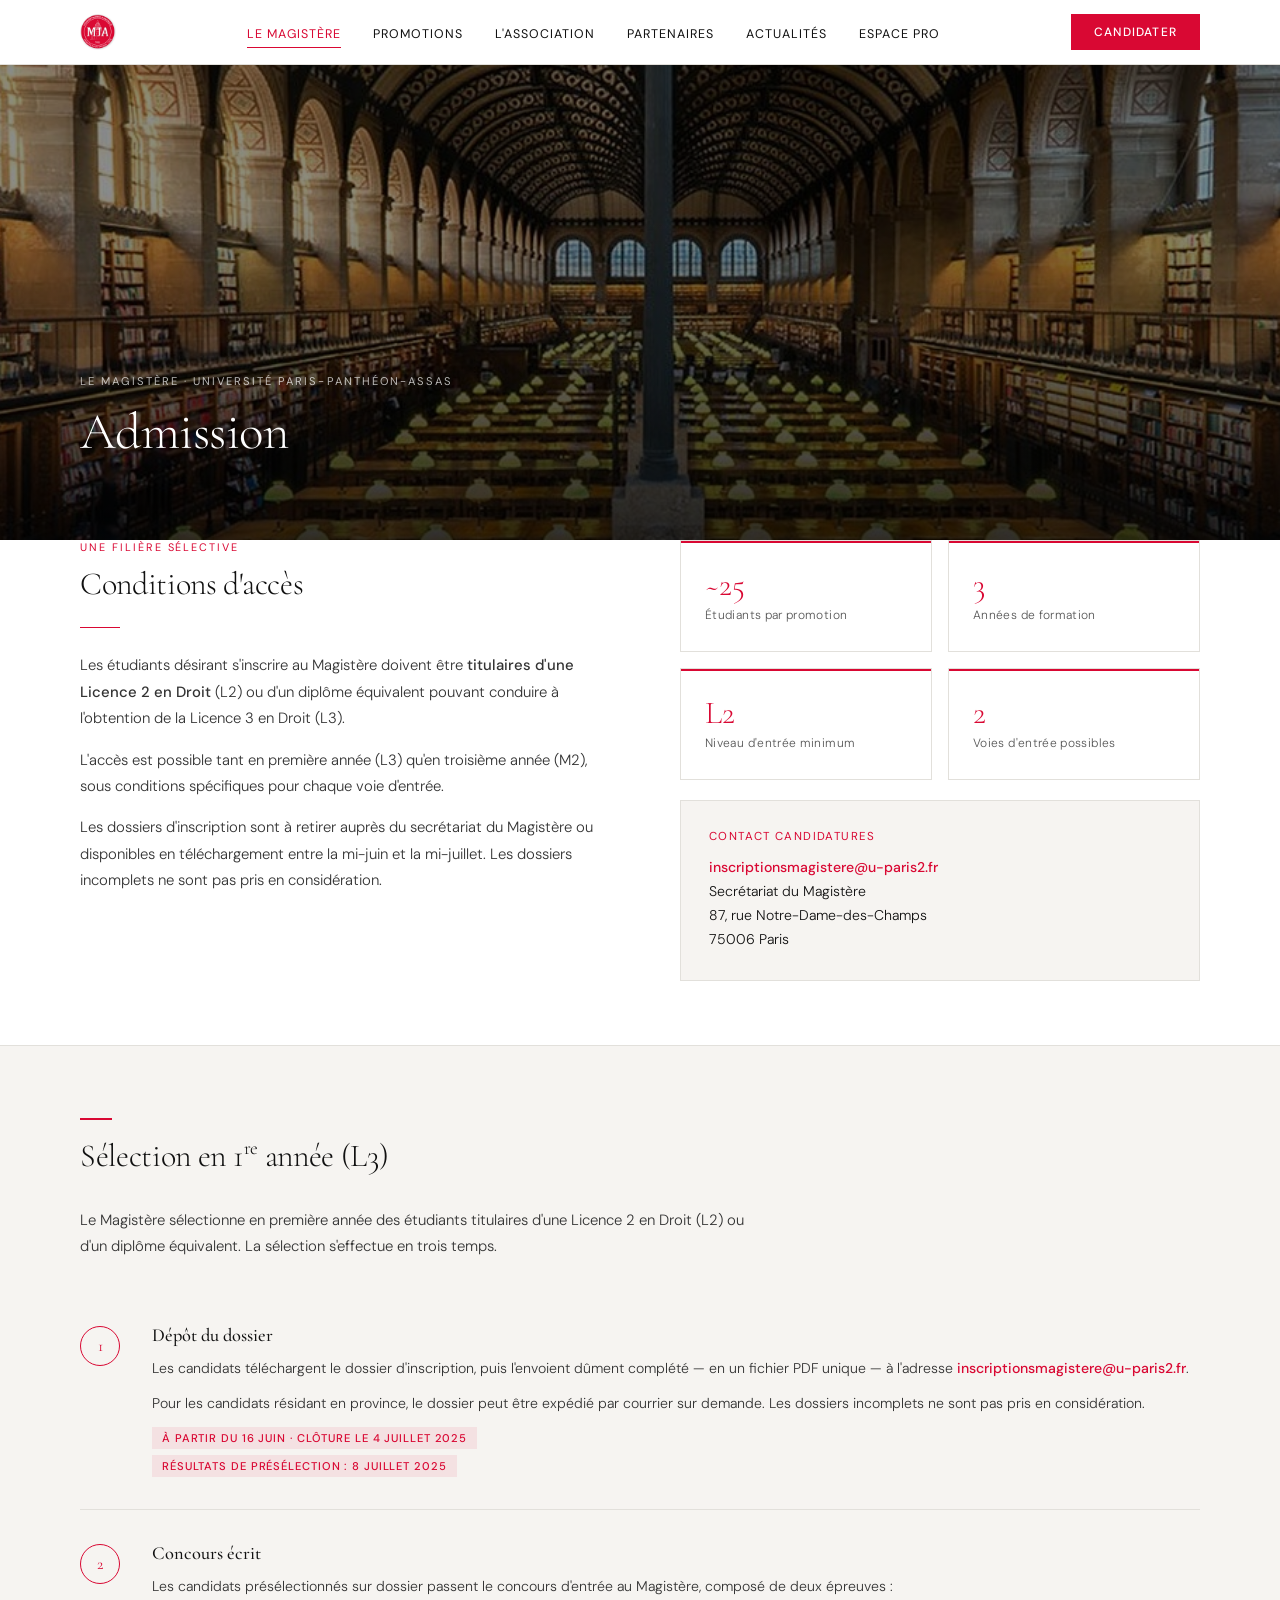
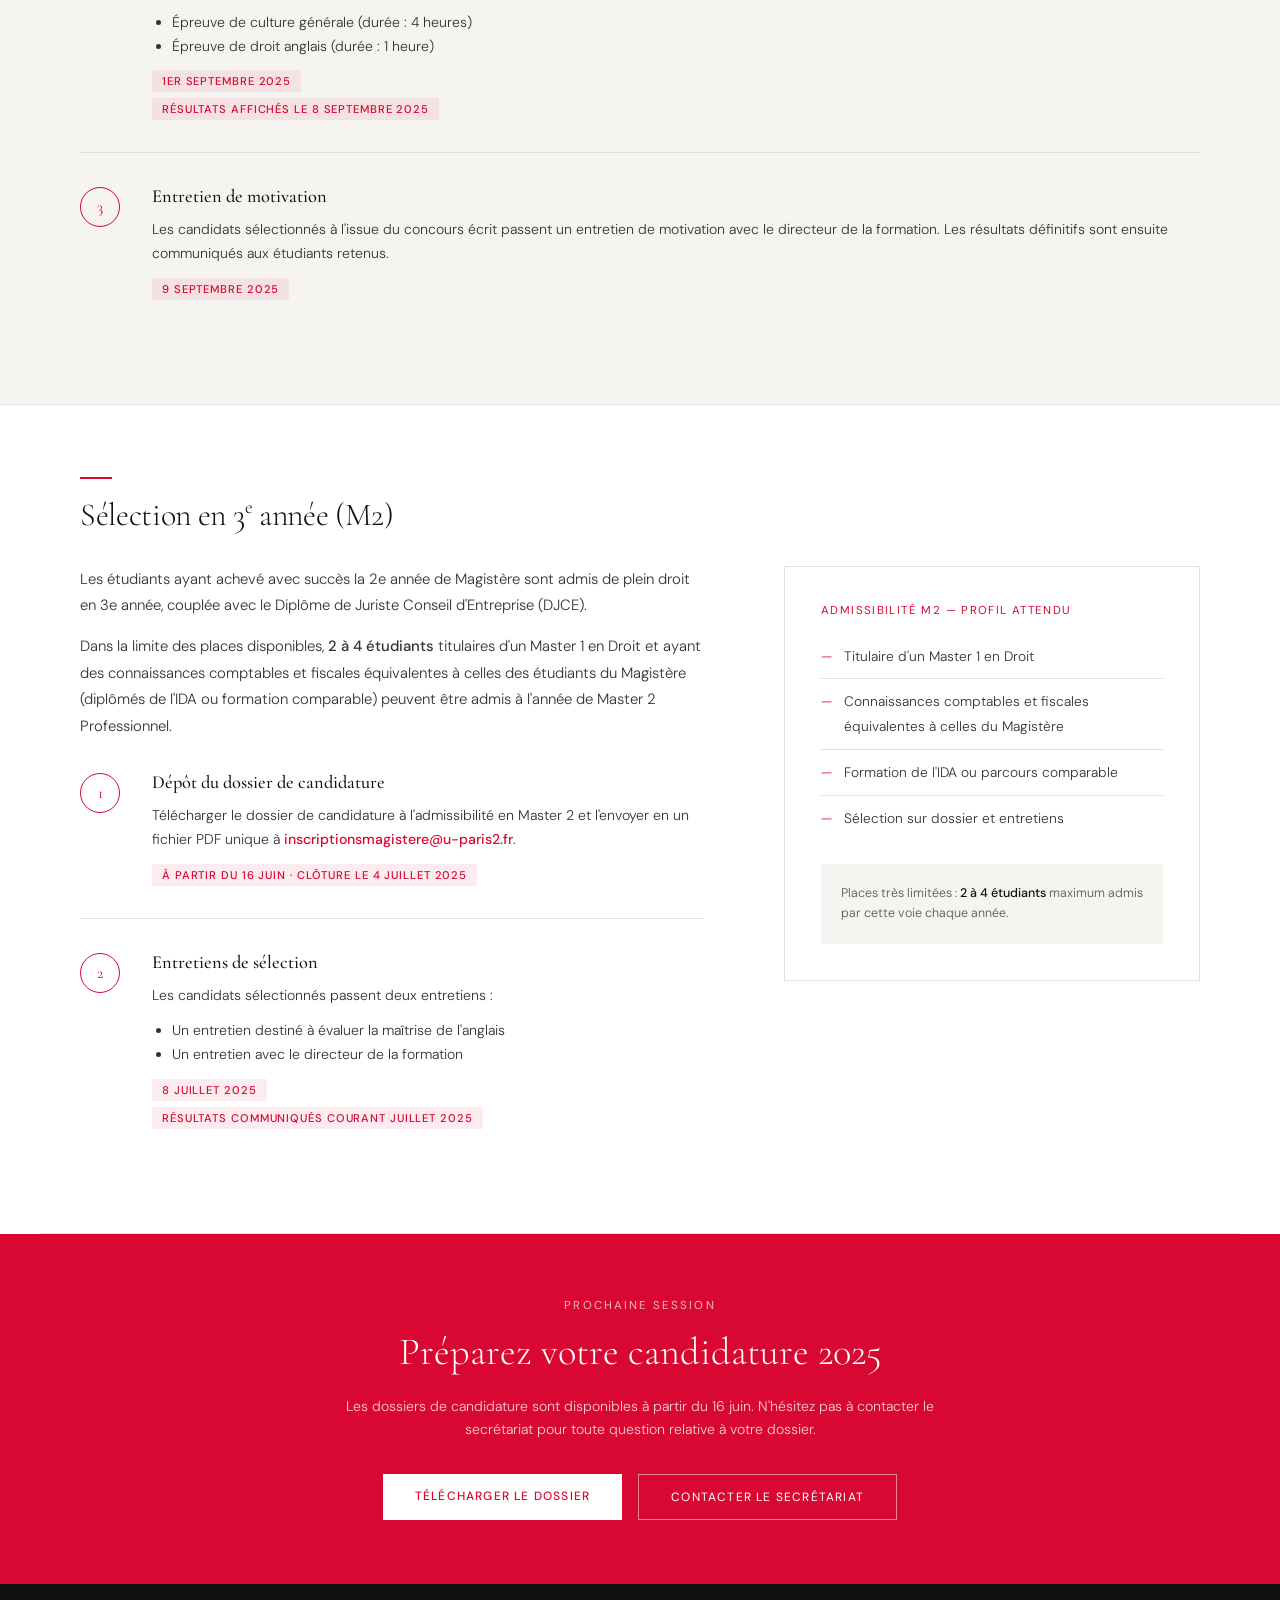
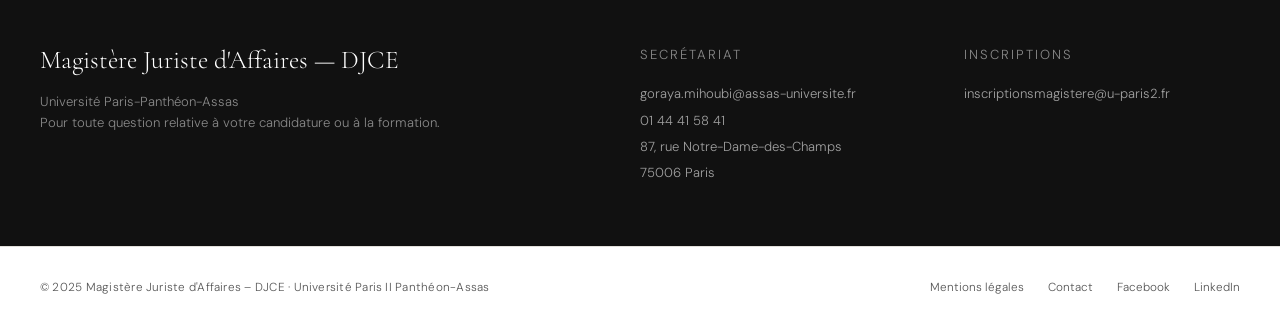
==== admission.html @ 621c119b "folder" ====
<!DOCTYPE html>
<html lang="fr">
<head>
  <meta charset="UTF-8" />
  <meta name="viewport" content="width=device-width, initial-scale=1.0" />
  <title>Admission — MJA · Magistère Juriste d'Affaires DJCE</title>
  <link rel="stylesheet" href="style.css" />
</head>
<body>

<!-- ══ NAVIGATION ═══════════════════════════════════════════════ -->
<header class="site-header" id="header">
  <nav class="nav-inner">
    <a href="index.html" class="nav-logo">
      <img src="logo.png" alt="MJA" />
    </a>

    <ul class="nav-links" id="navLinks">
      <li class="has-dropdown">
        <a href="presentation.html" class="active">Le Magistère</a>
        <ul class="dropdown">
          <li><a href="presentation.html">Présentation</a></li>
          <li><a href="admission.html">Admission</a></li>
          <li><a href="#">Enseignements</a></li>
          <li><a href="#">Mémoires</a></li>
          <li><a href="#">Débouchés</a></li>
        </ul>
      </li>
      <li class="has-dropdown">
        <a href="#">Promotions</a>
        <ul class="dropdown">
          <li><a href="#">Promotion 2026</a></li>
          <li><a href="#">Promotion 2027</a></li>
          <li><a href="#">Promotion 2028</a></li>
          <li><a href="#">Anciennes promotions</a></li>
        </ul>
      </li>
      <li class="has-dropdown">
        <a href="#">L'Association</a>
        <ul class="dropdown">
          <li><a href="#">Présentation</a></li>
          <li><a href="#">Bureau 2026</a></li>
          <li><a href="#">Anciens bureaux</a></li>
        </ul>
      </li>
      <li><a href="#">Partenaires</a></li>
      <li><a href="#">Actualités</a></li>
      <li><a href="#">Espace Pro</a></li>
    </ul>

    <a href="admission.html" class="nav-cta" style="background:var(--red);color:white;border-color:var(--red)">Candidater</a>

    <button class="hamburger" id="hamburger" aria-label="Menu">
      <span></span><span></span><span></span>
    </button>
  </nav>
</header>


<!-- ══ PAGE HERO ═════════════════════════════════════════════════ -->
<section class="hero" style="height:60vh; min-height:420px">
  <!-- For presentation.html: <img src="class-photo.jpg" alt="" class="hero-img" /> -->
  <img src="library.jpg"    alt="" class="hero-img" />
  <div class="hero-overlay"></div>
  <div class="hero-content">
    <p class="hero-label">Le Magistère · Université Paris-Panthéon-Assas</p>
    <h1 class="hero-title" style="font-size:clamp(2rem,4vw,3.4rem)">Admission</h1>
    <!-- or "Admission" on the admission page -->
  </div>
</section>


<!-- ══ INTRO + STATS ══════════════════════════════════════════════ -->
<div class="admission-intro">
  <div>
    <p class="section-label reveal">Une filière sélective</p>
    <h2 class="section-title reveal delay-1" style="font-size:clamp(1.6rem,2.5vw,2.2rem)">Conditions d'accès</h2>
    <div class="section-rule red reveal delay-2"></div>
    <p class="body-text reveal delay-2" style="margin-top:8px">
      Les étudiants désirant s'inscrire au Magistère doivent être <strong style="font-weight:500">titulaires d'une Licence 2 en Droit</strong> (L2) ou d'un diplôme équivalent pouvant conduire à l'obtention de la Licence 3 en Droit (L3).
    </p>
    <p class="body-text reveal delay-2" style="margin-top:1em">
      L'accès est possible tant en première année (L3) qu'en troisième année (M2), sous conditions spécifiques pour chaque voie d'entrée.
    </p>
    <p class="body-text reveal delay-2" style="margin-top:1em">
      Les dossiers d'inscription sont à retirer auprès du secrétariat du Magistère ou disponibles en téléchargement entre la mi-juin et la mi-juillet. Les dossiers incomplets ne sont pas pris en considération.
    </p>
  </div>

  <div class="reveal delay-2">
    <div style="display:grid; grid-template-columns:1fr 1fr; gap:16px">
      <div class="admission-stat-mini">
        <div class="num">~25</div>
        <div class="label">Étudiants par promotion</div>
      </div>
      <div class="admission-stat-mini">
        <div class="num">3</div>
        <div class="label">Années de formation</div>
      </div>
      <div class="admission-stat-mini">
        <div class="num">L2</div>
        <div class="label">Niveau d'entrée minimum</div>
      </div>
      <div class="admission-stat-mini">
        <div class="num">2</div>
        <div class="label">Voies d'entrée possibles</div>
      </div>
    </div>

    <div style="margin-top:20px; background:var(--light); border:1px solid var(--border); padding:28px">
      <p style="font-family:var(--sans);font-size:.72rem;letter-spacing:.12em;text-transform:uppercase;color:var(--red);margin-bottom:12px">Contact candidatures</p>
      <p style="font-family:var(--sans);font-size:.88rem;font-weight:300;color:var(--black);line-height:1.7">
        <a href="mailto:inscriptionsmagistere@u-paris2.fr" style="color:var(--red);font-weight:500">inscriptionsmagistere@u-paris2.fr</a><br/>
        Secrétariat du Magistère<br/>
        87, rue Notre-Dame-des-Champs<br/>
        75006 Paris
      </p>
    </div>
  </div>
</div>


<!-- ══ SÉLECTION 1re ANNÉE ════════════════════════════════════════ -->
<div style="background:var(--light); border-top:1px solid var(--border); border-bottom:1px solid var(--border)">
  <div class="content-block" style="background:transparent; border:none">
    <h2 class="reveal">Sélection en 1<sup style="font-size:.6em">re</sup> année (L3)</h2>
    <p class="body-text reveal delay-1">
      Le Magistère sélectionne en première année des étudiants titulaires d'une Licence 2 en Droit (L2) ou d'un diplôme équivalent. La sélection s'effectue en trois temps.
    </p>

    <div class="steps">

      <div class="step">
        <div class="step-num">1</div>
        <div class="step-content">
          <h4>Dépôt du dossier</h4>
          <p>
            Les candidats téléchargent le dossier d'inscription, puis l'envoient dûment complété — en un fichier PDF unique — à l'adresse
            <a href="mailto:inscriptionsmagistere@u-paris2.fr" style="color:var(--red);font-weight:500">inscriptionsmagistere@u-paris2.fr</a>.
          </p>
          <p style="margin-top:.8em">Pour les candidats résidant en province, le dossier peut être expédié par courrier sur demande. Les dossiers incomplets ne sont pas pris en considération.</p>
          <span class="date-tag">À partir du 16 juin · Clôture le 4 juillet 2025</span>
          <br/>
          <span class="date-tag" style="margin-top:6px">Résultats de présélection : 8 juillet 2025</span>
        </div>
      </div>

      <div class="step">
        <div class="step-num">2</div>
        <div class="step-content">
          <h4>Concours écrit</h4>
          <p>
            Les candidats présélectionnés sur dossier passent le concours d'entrée au Magistère, composé de deux épreuves :
          </p>
          <ul style="margin-top:.8em; font-family:var(--sans); font-size:.88rem; font-weight:300; color:#333; line-height:1.72; padding-left:20px; list-style:disc">
            <li>Épreuve de culture générale (durée : 4 heures)</li>
            <li>Épreuve de droit anglais (durée : 1 heure)</li>
          </ul>
          <span class="date-tag">1er septembre 2025</span>
          <br/>
          <span class="date-tag" style="margin-top:6px">Résultats affichés le 8 septembre 2025</span>
        </div>
      </div>

      <div class="step">
        <div class="step-num">3</div>
        <div class="step-content">
          <h4>Entretien de motivation</h4>
          <p>
            Les candidats sélectionnés à l'issue du concours écrit passent un entretien de motivation avec le directeur de la formation. Les résultats définitifs sont ensuite communiqués aux étudiants retenus.
          </p>
          <span class="date-tag">9 septembre 2025</span>
        </div>
      </div>

    </div>
  </div>
</div>


<!-- ══ SÉLECTION 3e ANNÉE ═════════════════════════════════════════ -->
<div class="content-block">
  <h2 class="reveal">Sélection en 3<sup style="font-size:.6em">e</sup> année (M2)</h2>
  <div class="two-col-wide">
    <div>
      <p class="body-text reveal delay-1">
        Les étudiants ayant achevé avec succès la 2e année de Magistère sont admis de plein droit en 3e année, couplée avec le Diplôme de Juriste Conseil d'Entreprise (DJCE).
      </p>
      <p class="body-text reveal delay-1" style="margin-top:1em">
        Dans la limite des places disponibles, <strong style="font-weight:500">2 à 4 étudiants</strong> titulaires d'un Master 1 en Droit et ayant des connaissances comptables et fiscales équivalentes à celles des étudiants du Magistère (diplômés de l'IDA ou formation comparable) peuvent être admis à l'année de Master 2 Professionnel.
      </p>

      <div class="steps" style="margin-top:0">

        <div class="step">
          <div class="step-num">1</div>
          <div class="step-content">
            <h4>Dépôt du dossier de candidature</h4>
            <p>
              Télécharger le dossier de candidature à l'admissibilité en Master 2 et l'envoyer en un fichier PDF unique à
              <a href="mailto:inscriptionsmagistere@u-paris2.fr" style="color:var(--red);font-weight:500">inscriptionsmagistere@u-paris2.fr</a>.
            </p>
            <span class="date-tag">À partir du 16 juin · Clôture le 4 juillet 2025</span>
          </div>
        </div>

        <div class="step">
          <div class="step-num">2</div>
          <div class="step-content">
            <h4>Entretiens de sélection</h4>
            <p>Les candidats sélectionnés passent deux entretiens :</p>
            <ul style="margin-top:.8em; font-family:var(--sans); font-size:.88rem; font-weight:300; color:#333; line-height:1.72; padding-left:20px; list-style:disc">
              <li>Un entretien destiné à évaluer la maîtrise de l'anglais</li>
              <li>Un entretien avec le directeur de la formation</li>
            </ul>
            <span class="date-tag">8 juillet 2025</span>
            <br/>
            <span class="date-tag" style="margin-top:6px">Résultats communiqués courant juillet 2025</span>
          </div>
        </div>

      </div>
    </div>

    <div class="reveal delay-2">
      <div style="border:1px solid var(--border); padding:36px; position:sticky; top:88px">
        <p style="font-family:var(--sans);font-size:.72rem;letter-spacing:.12em;text-transform:uppercase;color:var(--red);margin-bottom:16px">Admissibilité M2 — Profil attendu</p>
        <ul style="font-family:var(--sans);font-size:.86rem;font-weight:300;color:#333;line-height:1.8;list-style:none">
          <li style="padding:10px 0; border-bottom:1px solid var(--border); display:flex; gap:12px; align-items:baseline">
            <span style="color:var(--red); flex-shrink:0">—</span>
            Titulaire d'un Master 1 en Droit
          </li>
          <li style="padding:10px 0; border-bottom:1px solid var(--border); display:flex; gap:12px; align-items:baseline">
            <span style="color:var(--red); flex-shrink:0">—</span>
            Connaissances comptables et fiscales équivalentes à celles du Magistère
          </li>
          <li style="padding:10px 0; border-bottom:1px solid var(--border); display:flex; gap:12px; align-items:baseline">
            <span style="color:var(--red); flex-shrink:0">—</span>
            Formation de l'IDA ou parcours comparable
          </li>
          <li style="padding:10px 0; display:flex; gap:12px; align-items:baseline">
            <span style="color:var(--red); flex-shrink:0">—</span>
            Sélection sur dossier et entretiens
          </li>
        </ul>
        <div style="margin-top:24px; background:var(--light); padding:20px">
          <p style="font-family:var(--sans);font-size:.78rem;color:var(--gray);font-weight:300;line-height:1.6">
            Places très limitées : <strong style="color:var(--black);font-weight:500">2 à 4 étudiants</strong> maximum admis par cette voie chaque année.
          </p>
        </div>
      </div>
    </div>
  </div>
</div>


<!-- ══ CTA ═══════════════════════════════════════════════════════ -->
<div style="background:var(--red); padding:64px 40px; text-align:center">
  <div style="max-width:600px; margin:0 auto">
    <p style="font-family:var(--sans);font-size:.72rem;letter-spacing:.18em;text-transform:uppercase;color:rgba(255,255,255,.7);margin-bottom:16px">Prochaine session</p>
    <h2 style="font-family:var(--serif);font-size:clamp(1.8rem,3vw,2.6rem);font-weight:300;color:var(--white);margin-bottom:20px">Préparez votre candidature 2025</h2>
    <p style="font-family:var(--sans);font-size:.88rem;font-weight:300;color:rgba(255,255,255,.8);line-height:1.7;margin-bottom:32px">
      Les dossiers de candidature sont disponibles à partir du 16 juin. N'hésitez pas à contacter le secrétariat pour toute question relative à votre dossier.
    </p>
    <div style="display:flex; gap:16px; justify-content:center; flex-wrap:wrap">
      <a href="mailto:inscriptionsmagistere@u-paris2.fr"
         style="font-family:var(--sans);font-size:.75rem;letter-spacing:.1em;text-transform:uppercase;font-weight:500;padding:14px 32px;background:var(--white);color:var(--red)">
        Télécharger le dossier
      </a>
      <a href="mailto:goraya.mihoubi@assas-universite.fr"
         style="font-family:var(--sans);font-size:.75rem;letter-spacing:.1em;text-transform:uppercase;font-weight:400;padding:14px 32px;border:1px solid rgba(255,255,255,.5);color:var(--white)">
        Contacter le secrétariat
      </a>
    </div>
  </div>
</div>


<!-- ══ CONTACT ═══════════════════════════════════════════════════ -->
<div class="contact-bar">
  <div class="contact-bar-inner">
    <div>
      <h3>Magistère Juriste d'Affaires — DJCE</h3>
      <p>Université Paris-Panthéon-Assas<br/>Pour toute question relative à votre candidature ou à la formation.</p>
    </div>
    <div>
      <p class="contact-bar-label">Secrétariat</p>
      <div class="contact-detail">
        <a href="mailto:goraya.mihoubi@assas-universite.fr">goraya.mihoubi@assas-universite.fr</a><br/>
        01 44 41 58 41<br/>
        87, rue Notre-Dame-des-Champs<br/>75006 Paris
      </div>
    </div>
    <div>
      <p class="contact-bar-label">Inscriptions</p>
      <div class="contact-detail">
        <a href="mailto:inscriptionsmagistere@u-paris2.fr">inscriptionsmagistere@u-paris2.fr</a>
      </div>
    </div>
  </div>
</div>


<!-- ══ FOOTER ════════════════════════════════════════════════════ -->
<footer>
  <div class="footer-inner">
    <p class="footer-copy">© 2025 Magistère Juriste d'Affaires – DJCE · Université Paris II Panthéon-Assas</p>
    <div class="footer-links">
      <a href="#">Mentions légales</a>
      <a href="#">Contact</a>
      <a href="https://www.facebook.com/mja.assas/" target="_blank" rel="noopener">Facebook</a>
      <a href="https://www.linkedin.com/edu/school?id=375008" target="_blank" rel="noopener">LinkedIn</a>
    </div>
  </div>
</footer>


<script>
  const header = document.getElementById('header');
  window.addEventListener('scroll', () => {
    header.classList.toggle('scrolled', window.scrollY > 20);
  });

  const hamburger = document.getElementById('hamburger');
  const navLinks  = document.getElementById('navLinks');
  hamburger.addEventListener('click', () => navLinks.classList.toggle('open'));

  const reveals = document.querySelectorAll('.reveal, .step');
  const observer = new IntersectionObserver((entries) => {
    entries.forEach(e => {
      if (e.isIntersecting) { e.target.classList.add('visible'); observer.unobserve(e.target); }
    });
  }, { threshold: 0.1 });
  reveals.forEach(el => observer.observe(el));
</script>
</body>
</html>
---- style.css ----
/* ─────────────────────────────────────────────────────────
   MJA – Magistère Juriste d'Affaires
   Palette : white / #d90833 / #111
   ───────────────────────────────────────────────────────── */

@import url('https://fonts.googleapis.com/css2?family=Cormorant+Garamond:ital,wght@0,300;0,400;0,500;0,600;1,300;1,400&family=DM+Sans:wght@300;400;500&display=swap');

:root {
  --red:    #d90833;
  --black:  #111111;
  --gray:   #555;
  --light:  #f6f4f1;
  --border: #e2e0db;
  --white:  #ffffff;

  --serif: 'Cormorant Garamond', Georgia, serif;
  --sans:  'DM Sans', sans-serif;
}

*, *::before, *::after { box-sizing: border-box; margin: 0; padding: 0; }

html { scroll-behavior: smooth; }

body {
  font-family: var(--sans);
  font-size: 16px;
  color: var(--black);
  background: var(--white);
  -webkit-font-smoothing: antialiased;
}

a { color: inherit; text-decoration: none; }
img { display: block; max-width: 100%; }


/* ── NAVIGATION ─────────────────────────────────────────── */

.site-header {
  position: fixed;
  top: 0; left: 0; right: 0;
  z-index: 100;
  background: var(--white);
  border-bottom: 1px solid var(--border);
  transition: box-shadow .3s ease;
}

.site-header.scrolled {
  box-shadow: 0 2px 16px rgba(0,0,0,.06);
}

.nav-inner {
  max-width: 1200px;
  margin: 0 auto;
  display: flex;
  align-items: center;
  justify-content: space-between;
  padding: 0 40px;
  height: 64px;
}

.nav-logo {
  display: flex;
  align-items: center;
  gap: 12px;
  flex-shrink: 0;
}

.nav-logo img {
  height: 36px;
  width: auto;
}

.nav-logo-text {
  font-family: var(--serif);
  font-size: 1.05rem;
  font-weight: 500;
  letter-spacing: .01em;
  line-height: 1.2;
}

.nav-logo-text span {
  display: block;
  font-size: .7rem;
  font-family: var(--sans);
  font-weight: 300;
  letter-spacing: .12em;
  text-transform: uppercase;
  color: var(--gray);
}

.nav-links {
  display: flex;
  align-items: center;
  gap: 32px;
  list-style: none;
}

.nav-links > li { position: relative; }

.nav-links > li > a {
  font-family: var(--sans);
  font-size: .78rem;
  font-weight: 400;
  letter-spacing: .08em;
  text-transform: uppercase;
  color: var(--black);
  padding: 4px 0;
  position: relative;
}

.nav-links > li > a::after {
  content: '';
  position: absolute;
  bottom: -2px; left: 0; right: 0;
  height: 1px;
  background: var(--red);
  transform: scaleX(0);
  transform-origin: left;
  transition: transform .25s ease;
}

.nav-links > li > a:hover::after,
.nav-links > li > a.active::after { transform: scaleX(1); }
.nav-links > li > a.active { color: var(--red); }

.nav-cta {
  font-family: var(--sans);
  font-size: .75rem;
  font-weight: 500;
  letter-spacing: .1em;
  text-transform: uppercase;
  padding: 9px 22px;
  border: 1px solid var(--red);
  color: var(--red);
  transition: background .2s, color .2s;
}

.nav-cta:hover { background: var(--red); color: var(--white); }

/* dropdown */
.has-dropdown .dropdown {
  display: none;
  position: absolute;
  top: 100%;
  padding-top: 20px;
  left: 50%;
  transform: translateX(-50%);
  background: var(--white);
  border: 1px solid var(--border);
  min-width: 200px;
  padding: 8px 0;
  list-style: none;
  box-shadow: 0 8px 24px rgba(0,0,0,.07);
}

.has-dropdown:hover .dropdown { display: block; }

.dropdown li a {
  display: block;
  padding: 9px 20px;
  font-size: .78rem;
  color: var(--black);
  letter-spacing: .02em;
  transition: color .15s;
}

.dropdown li a:hover { color: var(--red); }

/* hamburger */
.hamburger {
  display: none;
  flex-direction: column;
  gap: 5px;
  cursor: pointer;
  padding: 4px;
}

.hamburger span {
  display: block;
  width: 22px; height: 1.5px;
  background: var(--black);
  transition: .3s;
}

/* ── HERO ───────────────────────────────────────────────── */

.hero {
  position: relative;
  height: 92vh;
  min-height: 580px;
  overflow: hidden;
  display: flex;
  align-items: flex-end;
}

.hero-img {
  position: absolute;
  inset: 0;
  object-fit: cover;
  width: 100%; height: 100%;
  filter: brightness(.55);
}

.hero-img-placeholder {
  position: absolute;
  inset: 0;
  background: linear-gradient(160deg, #1a1a2e 0%, #2d1b1b 100%);
}

.hero-overlay {
  position: absolute;
  inset: 0;
  background: linear-gradient(to top, rgba(0,0,0,.65) 0%, transparent 60%);
}

.hero-content {
  position: relative;
  max-width: 1200px;
  width: 100%;
  margin: 0 auto;
  padding: 0 40px 80px;
  color: var(--white);
}

.hero-label {
  font-family: var(--sans);
  font-size: .7rem;
  letter-spacing: .18em;
  text-transform: uppercase;
  color: rgba(255,255,255,.7);
  margin-bottom: 16px;
  opacity: 0;
  transform: translateY(10px);
  animation: fadeUp 1.2s .2s forwards;
}

.hero-title {
  font-family: var(--serif);
  font-size: clamp(2.6rem, 5vw, 4.5rem);
  font-weight: 300;
  line-height: 1.1;
  letter-spacing: -.01em;
  max-width: 700px;
  opacity: 0;
  transform: translateY(12px);
  animation: fadeUp .8s .35s forwards;
}

.hero-title em {
  font-style: italic;
  color: rgba(255,255,255,.85);
}

.hero-sub {
  font-family: var(--sans);
  font-size: .85rem;
  font-weight: 300;
  letter-spacing: .06em;
  color: rgba(255,255,255,.75);
  margin-top: 16px;
  opacity: 0;
  animation: fadeUp .8s .5s forwards;
}

.hero-actions {
  display: flex;
  gap: 16px;
  margin-top: 36px;
  opacity: 0;
  animation: fadeUp .8s .65s forwards;
}

.btn-primary {
  font-family: var(--sans);
  font-size: .75rem;
  letter-spacing: .1em;
  text-transform: uppercase;
  font-weight: 500;
  padding: 13px 30px;
  background: var(--red);
  color: var(--white);
  transition: opacity .2s;
}

.btn-primary:hover { opacity: .85; }

.btn-ghost {
  font-family: var(--sans);
  font-size: .75rem;
  letter-spacing: .1em;
  text-transform: uppercase;
  font-weight: 400;
  padding: 13px 30px;
  border: 1px solid rgba(255,255,255,.4);
  color: var(--white);
  transition: border-color .2s, background .2s;
}

.btn-ghost:hover { border-color: var(--white); background: rgba(255,255,255,.08); }

/* ── PAGE HEADER (inner pages) ──────────────────────────── */

.page-hero {
  padding: 160px 40px 80px;
  max-width: 1200px;
  margin: 0 auto;
}

.page-hero-eyebrow {
  font-family: var(--sans);
  font-size: .68rem;
  letter-spacing: .18em;
  text-transform: uppercase;
  color: var(--red);
  margin-bottom: 14px;
}

.page-hero h1 {
  font-family: var(--serif);
  font-size: clamp(2.4rem, 4.5vw, 3.8rem);
  font-weight: 300;
  line-height: 1.1;
  letter-spacing: -.01em;
  max-width: 640px;
}

.page-hero-rule {
  width: 48px;
  height: 2px;
  background: var(--red);
  margin-top: 28px;
}

/* ── SECTIONS ───────────────────────────────────────────── */

.section {
  max-width: 1200px;
  margin: 0 auto;
  padding: 80px 40px;
}

.section-sm { padding: 48px 40px; }

.section-label {
  font-family: var(--sans);
  font-size: .68rem;
  letter-spacing: .18em;
  text-transform: uppercase;
  color: var(--red);
  margin-bottom: 12px;
}

.section-title {
  font-family: var(--serif);
  font-size: clamp(1.9rem, 3vw, 2.8rem);
  font-weight: 300;
  line-height: 1.15;
  letter-spacing: -.01em;
  color: var(--black);
}

.section-rule {
  width: 40px;
  height: 1.5px;
  background: var(--border);
  margin: 24px 0;
}

.section-rule.red { background: var(--red); }

.body-text {
  font-family: var(--sans);
  font-size: .93rem;
  line-height: 1.78;
  font-weight: 300;
  color: #333;
  max-width: 680px;
}

.body-text + .body-text { margin-top: 1.2em; }

/* ── TWO-COLUMN LAYOUT ──────────────────────────────────── */

.two-col {
  display: grid;
  grid-template-columns: 1fr 1fr;
  gap: 80px;
  align-items: start;
}

.two-col-wide {
  display: grid;
  grid-template-columns: 3fr 2fr;
  gap: 80px;
  align-items: start;
}

/* ── DIRECTOR QUOTE ─────────────────────────────────────── */

.director-section {
  background: var(--light);
  border-top: 1px solid var(--border);
  border-bottom: 1px solid var(--border);
}

.director-inner {
  max-width: 1200px;
  margin: 0 auto;
  padding: 80px 40px;
  display: grid;
  grid-template-columns: 3fr 2fr;
  gap: 80px;
  align-items: start;
}

.director-quote {
  font-family: var(--serif);
  font-size: clamp(1.2rem, 2vw, 1.55rem);
  font-weight: 300;
  font-style: italic;
  line-height: 1.65;
  color: var(--black);
  border-left: 2px solid var(--red);
  padding-left: 28px;
}

.director-attr {
  margin-top: 28px;
  font-family: var(--sans);
  font-size: .78rem;
  font-weight: 400;
  letter-spacing: .05em;
  color: var(--gray);
  font-style: normal;
}

.director-attr strong {
  display: block;
  font-weight: 500;
  color: var(--black);
  font-size: .85rem;
  letter-spacing: .02em;
}

/* ── HIGHLIGHTS GRID ────────────────────────────────────── */

.highlights {
  display: grid;
  grid-template-columns: repeat(3, 1fr);
  gap: 0;
  border: 1px solid var(--border);
}

.highlight-item {
  padding: 40px 36px;
  border-right: 1px solid var(--border);
  position: relative;
  transition: background .2s;
}

.highlight-item:last-child { border-right: none; }
.highlight-item:hover { background: var(--light); }

.highlight-item::before {
  content: '';
  position: absolute;
  top: 0; left: 0; right: 0;
  height: 2px;
  background: var(--red);
  transform: scaleX(0);
  transform-origin: left;
  transition: transform .3s ease;
}

.highlight-item:hover::before { transform: scaleX(1); }

.highlight-num {
  font-family: var(--serif);
  font-size: 2.2rem;
  font-weight: 300;
  color: var(--red);
  line-height: 1;
  margin-bottom: 10px;
}

.highlight-title {
  font-family: var(--serif);
  font-size: 1.1rem;
  font-weight: 500;
  margin-bottom: 10px;
}

.highlight-text {
  font-family: var(--sans);
  font-size: .8rem;
  line-height: 1.7;
  font-weight: 300;
  color: var(--gray);
}

/* ── NEWS ───────────────────────────────────────────────── */

.news-grid {
  display: grid;
  grid-template-columns: repeat(3, 1fr);
  gap: 32px;
  margin-top: 48px;
}

.news-card {
  border-top: 1px solid var(--border);
  padding-top: 24px;
  transition: transform .2s ease;
}

.news-card:hover { transform: translateY(-3px); }

.news-date {
  font-family: var(--sans);
  font-size: .7rem;
  letter-spacing: .1em;
  text-transform: uppercase;
  color: var(--red);
  margin-bottom: 10px;
}

.news-card h3 {
  font-family: var(--serif);
  font-size: 1.15rem;
  font-weight: 400;
  line-height: 1.35;
  margin-bottom: 12px;
}

.news-excerpt {
  font-family: var(--sans);
  font-size: .82rem;
  line-height: 1.65;
  font-weight: 300;
  color: var(--gray);
}

.news-link {
  display: inline-flex;
  align-items: center;
  gap: 6px;
  font-family: var(--sans);
  font-size: .72rem;
  letter-spacing: .08em;
  text-transform: uppercase;
  color: var(--red);
  margin-top: 16px;
  font-weight: 500;
}

.news-link svg { transition: transform .2s; }
.news-link:hover svg { transform: translateX(3px); }

/* ── PARTNERS ───────────────────────────────────────────── */

.partners-section {
  background: var(--black);
  padding: 60px 40px;
}

.partners-inner {
  max-width: 1200px;
  margin: 0 auto;
}

.partners-label {
  font-family: var(--sans);
  font-size: .68rem;
  letter-spacing: .18em;
  text-transform: uppercase;
  color: rgba(255,255,255,.4);
  margin-bottom: 36px;
  text-align: center;
}

.partners-grid {
  display: flex;
  flex-wrap: wrap;
  gap: 20px 32px;
  justify-content: center;
  align-items: center;
}

.partner-name {
  font-family: var(--serif);
  font-size: 1rem;
  font-weight: 300;
  color: rgba(255,255,255,.55);
  letter-spacing: .03em;
  transition: color .2s;
  white-space: nowrap;
}

.partner-name:hover { color: rgba(255,255,255,.9); }

/* ── CONTENT SECTIONS ───────────────────────────────────── */

.content-block {
  max-width: 1200px;
  margin: 0 auto;
  padding: 72px 40px;
  border-bottom: 1px solid var(--border);
}

.content-block:last-of-type { border-bottom: none; }

.content-block h2 {
  font-family: var(--serif);
  font-size: clamp(1.6rem, 2.5vw, 2.2rem);
  font-weight: 300;
  letter-spacing: -.01em;
  margin-bottom: 32px;
  color: var(--black);
}

.content-block h2::before {
  content: '';
  display: block;
  width: 32px;
  height: 2px;
  background: var(--red);
  margin-bottom: 16px;
}

/* ── DIPLOMAS LIST ──────────────────────────────────────── */

.diplomas-list {
  list-style: none;
  display: grid;
  grid-template-columns: 1fr 1fr;
  gap: 20px;
  margin-top: 16px;
}

.diplomas-list li {
  padding: 24px 28px;
  background: var(--light);
  border-left: 3px solid var(--red);
  font-family: var(--sans);
  font-size: .88rem;
  font-weight: 300;
  line-height: 1.5;
  color: var(--black);
}

.diplomas-list li strong {
  display: block;
  font-weight: 500;
  margin-top: 4px;
  font-size: .95rem;
}

/* ── HIGHLIGHTS TAGS ────────────────────────────────────── */

.tags-list {
  display: flex;
  flex-wrap: wrap;
  gap: 10px;
  margin-top: 24px;
}

.tag {
  font-family: var(--sans);
  font-size: .72rem;
  letter-spacing: .08em;
  text-transform: uppercase;
  padding: 7px 16px;
  border: 1px solid var(--border);
  color: var(--gray);
  transition: border-color .2s, color .2s;
}

.tag:hover { border-color: var(--red); color: var(--red); }

/* ── STEPS (admission) ──────────────────────────────────── */

.steps {
  margin-top: 32px;
  display: flex;
  flex-direction: column;
  gap: 0;
}

.step {
  display: grid;
  grid-template-columns: 48px 1fr;
  gap: 24px;
  padding: 32px 0;
  border-bottom: 1px solid var(--border);
  position: relative;
  opacity: 0;
  transform: translateY(16px);
  transition: opacity .5s ease, transform .5s ease;
}

.step.visible { opacity: 1; transform: none; }
.step:last-child { border-bottom: none; }

.step-num {
  width: 40px; height: 40px;
  border: 1px solid var(--red);
  border-radius: 50%;
  display: flex;
  align-items: center;
  justify-content: center;
  font-family: var(--serif);
  font-size: 1rem;
  font-weight: 400;
  color: var(--red);
  flex-shrink: 0;
  margin-top: 2px;
}

.step-content h4 {
  font-family: var(--serif);
  font-size: 1.15rem;
  font-weight: 500;
  margin-bottom: 10px;
}

.step-content p {
  font-family: var(--sans);
  font-size: .88rem;
  line-height: 1.72;
  font-weight: 300;
  color: #333;
}

.step-content .date-tag {
  display: inline-block;
  font-family: var(--sans);
  font-size: .7rem;
  letter-spacing: .08em;
  text-transform: uppercase;
  padding: 4px 10px;
  background: rgba(217,8,51,.08);
  color: var(--red);
  font-weight: 500;
  margin-top: 12px;
}

/* ── ADMISSION INTRO ────────────────────────────────────── */

.admission-intro {
  max-width: 1200px;
  margin: 0 auto;
  padding: 0 40px 64px;
  display: grid;
  grid-template-columns: 1fr 1fr;
  gap: 80px;
}

.admission-stat {
  padding: 40px;
  border: 1px solid var(--border);
  text-align: center;
}

.admission-stat .num {
  font-family: var(--serif);
  font-size: 3.5rem;
  font-weight: 300;
  color: var(--red);
  line-height: 1;
}

.admission-stat .num-label {
  font-family: var(--sans);
  font-size: .78rem;
  letter-spacing: .06em;
  color: var(--gray);
  margin-top: 8px;
  font-weight: 300;
}

.admission-stats-row {
  display: flex;
  gap: 20px;
  margin-top: 32px;
}

.admission-stat-mini {
  flex: 1;
  padding: 28px 24px;
  border: 1px solid var(--border);
  position: relative;
}

.admission-stat-mini::before {
  content: '';
  position: absolute;
  top: 0; left: 0; right: 0;
  height: 2px;
  background: var(--red);
}

.admission-stat-mini .num {
  font-family: var(--serif);
  font-size: 2rem;
  font-weight: 300;
  color: var(--red);
  line-height: 1;
}

.admission-stat-mini .label {
  font-family: var(--sans);
  font-size: .75rem;
  color: var(--gray);
  margin-top: 6px;
  font-weight: 300;
  letter-spacing: .03em;
}

/* ── CONTACT BAR ────────────────────────────────────────── */

.contact-bar {
  background: var(--black);
  padding: 60px 40px;
}

.contact-bar-inner {
  max-width: 1200px;
  margin: 0 auto;
  display: grid;
  grid-template-columns: 2fr 1fr 1fr;
  gap: 48px;
  align-items: start;
}

.contact-bar h3 {
  font-family: var(--serif);
  font-size: 1.6rem;
  font-weight: 300;
  color: var(--white);
  margin-bottom: 16px;
}

.contact-bar p {
  font-family: var(--sans);
  font-size: .82rem;
  font-weight: 300;
  color: rgba(255,255,255,.5);
  line-height: 1.6;
}

.contact-detail {
  font-family: var(--sans);
  font-size: .82rem;
  font-weight: 300;
  color: rgba(255,255,255,.6);
  line-height: 2;
}

.contact-detail a:hover { color: var(--white); }

.contact-bar-label {
  font-family: var(--sans);
  font-size: .65rem;
  letter-spacing: .15em;
  text-transform: uppercase;
  color: rgba(255,255,255,.3);
  margin-bottom: 16px;
}

/* ── FOOTER ─────────────────────────────────────────────── */

footer {
  border-top: 1px solid var(--border);
  padding: 32px 40px;
}

.footer-inner {
  max-width: 1200px;
  margin: 0 auto;
  display: flex;
  justify-content: space-between;
  align-items: center;
}

.footer-copy {
  font-family: var(--sans);
  font-size: .73rem;
  font-weight: 300;
  color: var(--gray);
  letter-spacing: .02em;
}

.footer-links {
  display: flex;
  gap: 24px;
}

.footer-links a {
  font-family: var(--sans);
  font-size: .73rem;
  font-weight: 300;
  color: var(--gray);
  transition: color .15s;
}

.footer-links a:hover { color: var(--black); }

/* ── ANIMATIONS ─────────────────────────────────────────── */

@keyframes fadeUp {
  to { opacity: 1; transform: translateY(0); }
}

.reveal {
  opacity: 0;
  transform: translateY(20px);
  transition: opacity .9s ease, transform .9s ease;
}

.reveal.visible { opacity: 1; transform: none; }
.reveal.delay-1 { transition-delay: .1s; }
.reveal.delay-2 { transition-delay: .2s; }
.reveal.delay-3 { transition-delay: .3s; }

/* ── MOBILE ─────────────────────────────────────────────── */

@media (max-width: 900px) {
  .nav-links, .nav-cta { display: none; }
  .hamburger { display: flex; }

  .nav-links.open {
    display: flex;
    flex-direction: column;
    position: absolute;
    top: 64px; left: 0; right: 0;
    background: var(--white);
    border-top: 1px solid var(--border);
    padding: 24px 40px 32px;
    gap: 0;
  }

  .nav-links.open > li > a {
    display: block;
    padding: 12px 0;
    border-bottom: 1px solid var(--border);
    font-size: .85rem;
  }

  .two-col, .two-col-wide,
  .director-inner { grid-template-columns: 1fr; gap: 40px; }

  .highlights { grid-template-columns: 1fr; }
  .highlight-item { border-right: none; border-bottom: 1px solid var(--border); }

  .news-grid { grid-template-columns: 1fr; gap: 24px; }

  .contact-bar-inner { grid-template-columns: 1fr; gap: 32px; }

  .diplomas-list { grid-template-columns: 1fr; }

  .admission-intro { grid-template-columns: 1fr; gap: 40px; }

  .footer-inner { flex-direction: column; gap: 16px; text-align: center; }

  .hero-content { padding: 0 24px 60px; }
  .section, .content-block, .section-sm, .page-hero, .admission-intro { padding-left: 24px; padding-right: 24px; }
  .nav-inner { padding: 0 24px; }
  .partners-section, .contact-bar, footer { padding-left: 24px; padding-right: 24px; }

  .admission-stats-row { flex-direction: column; }

  .step { grid-template-columns: 40px 1fr; gap: 16px; }
}
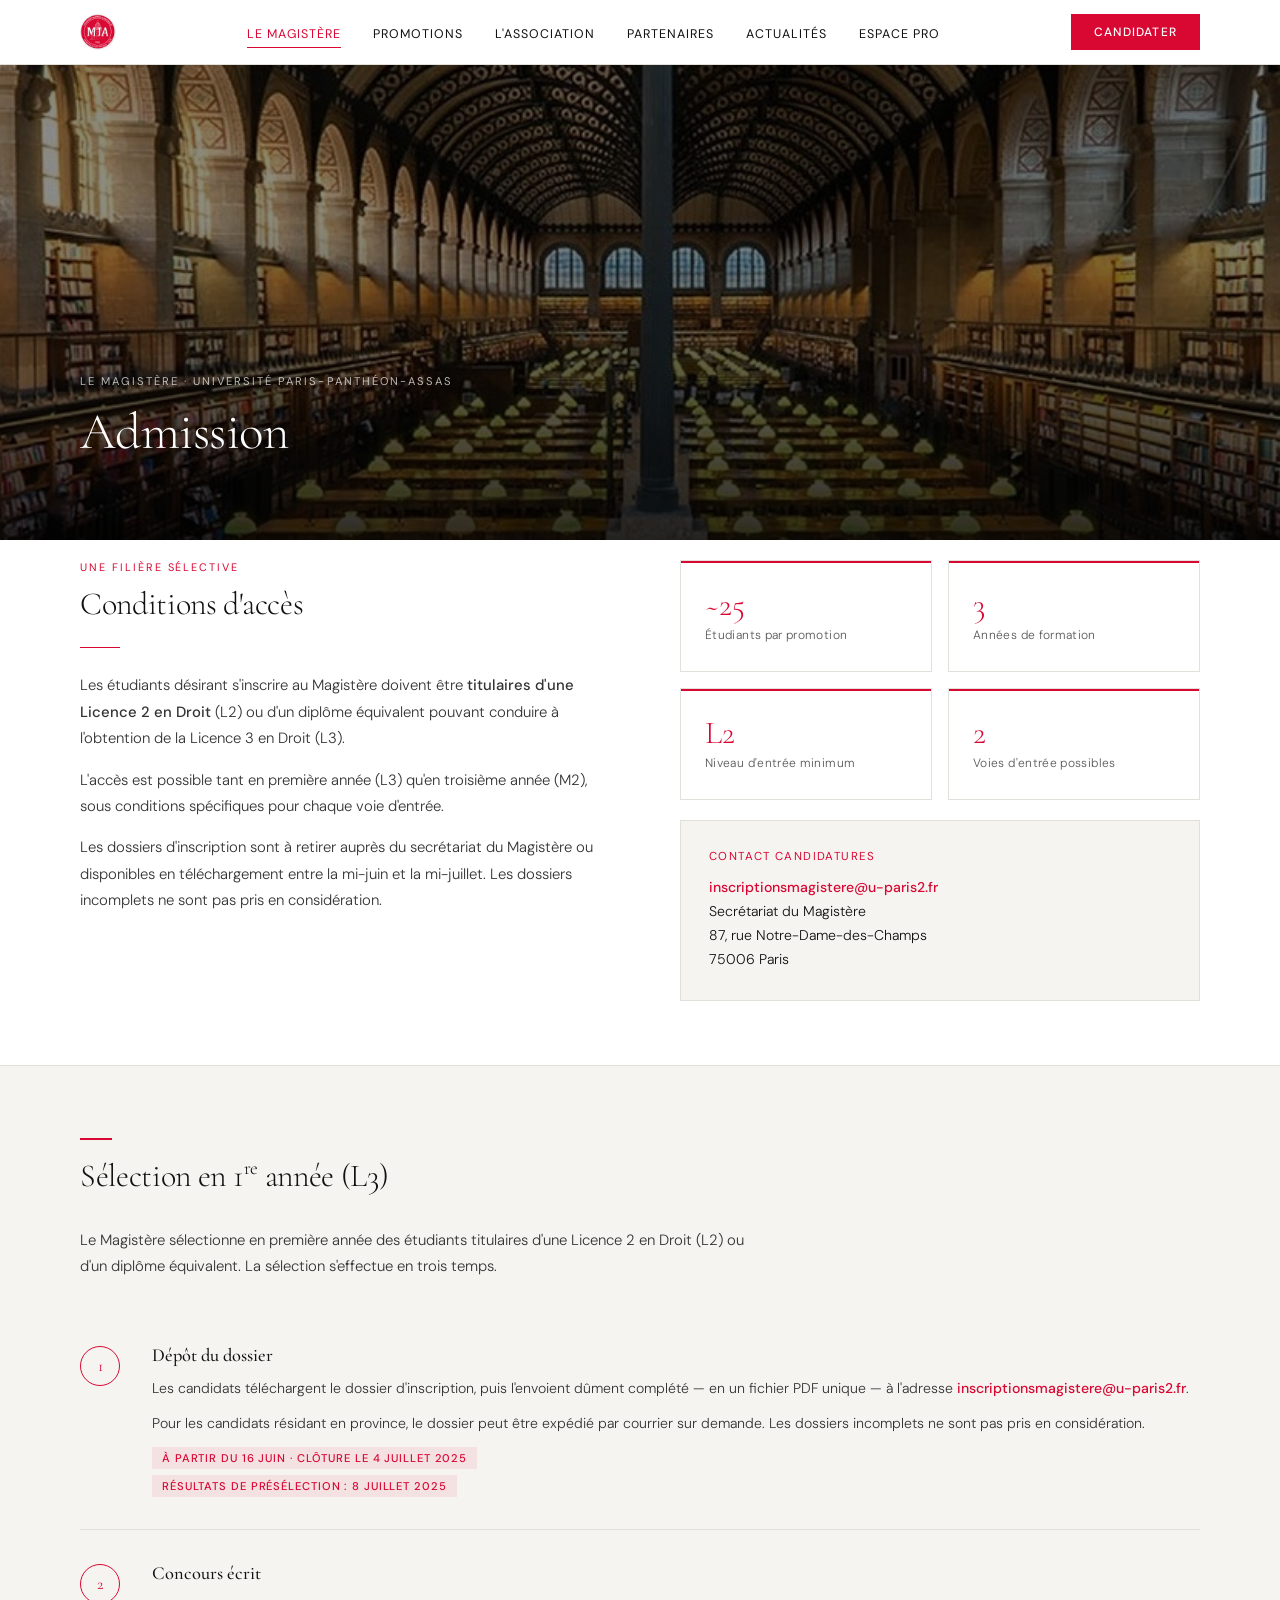
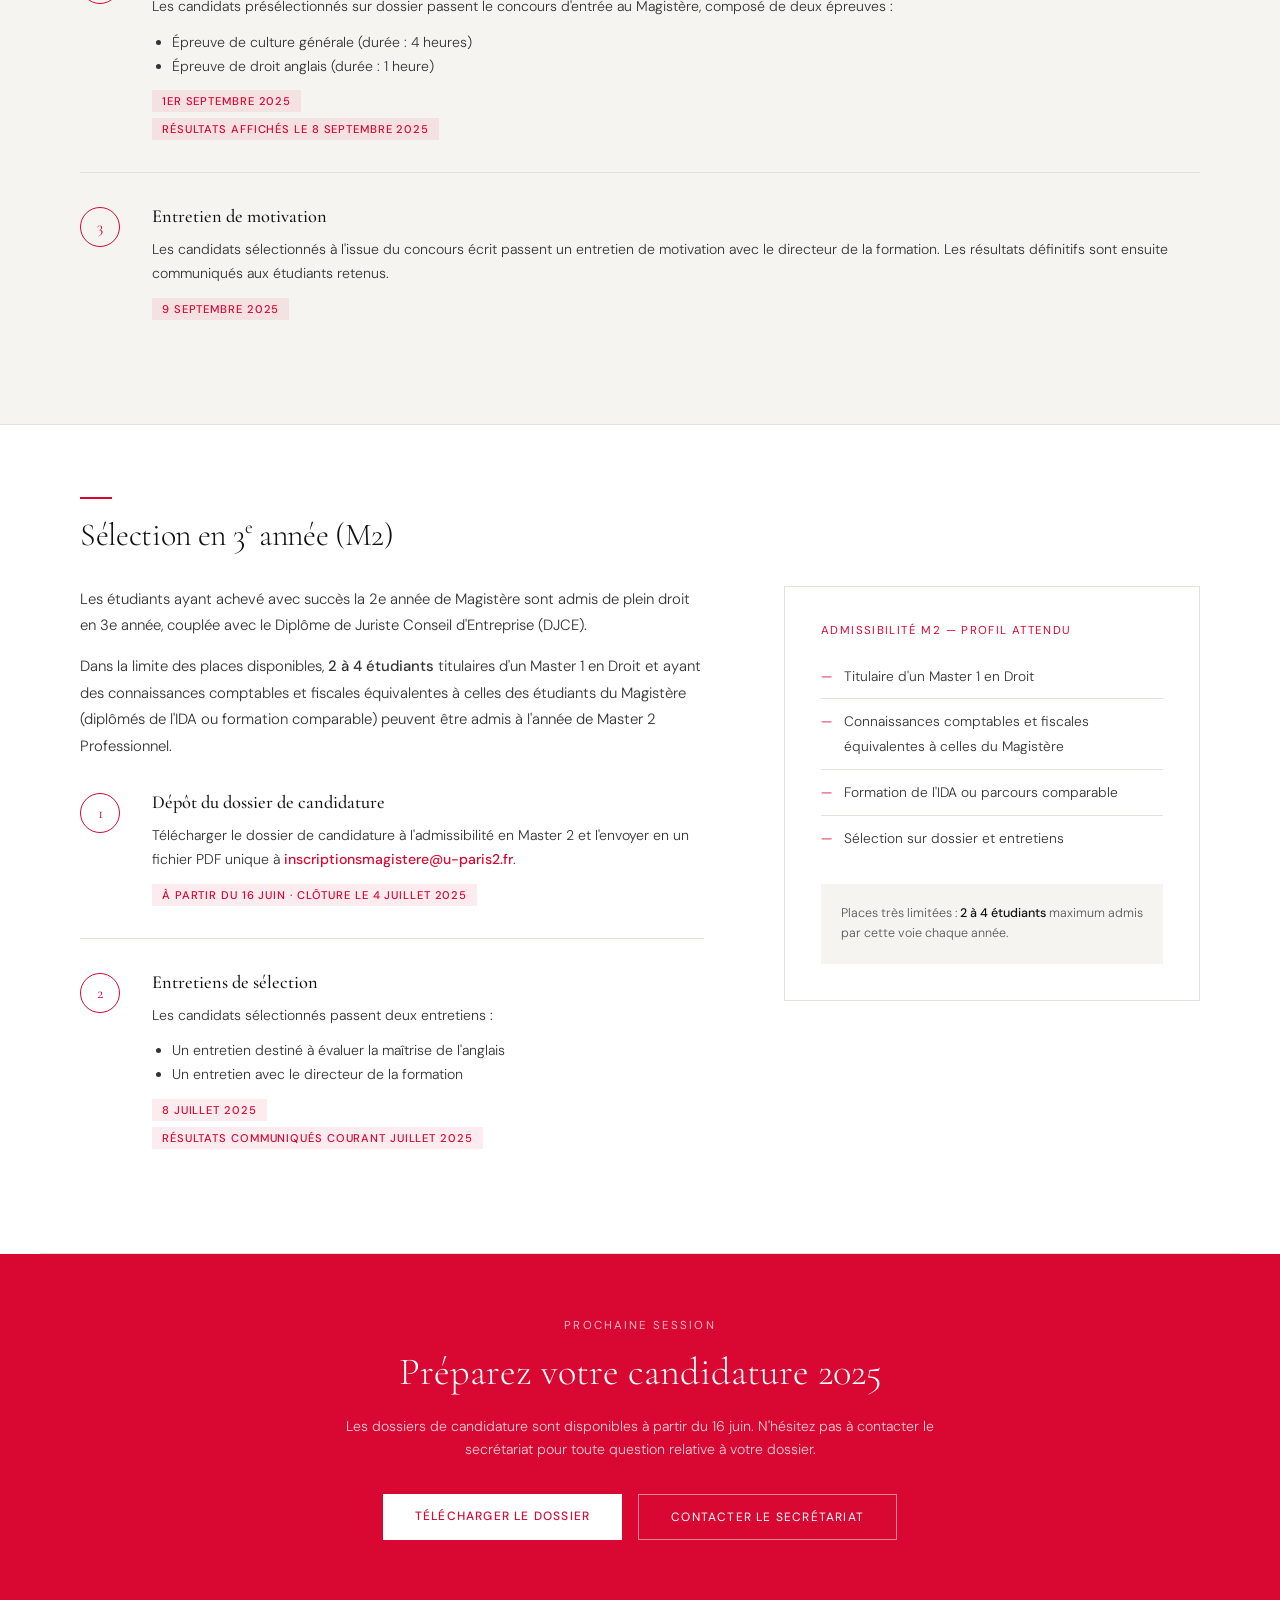
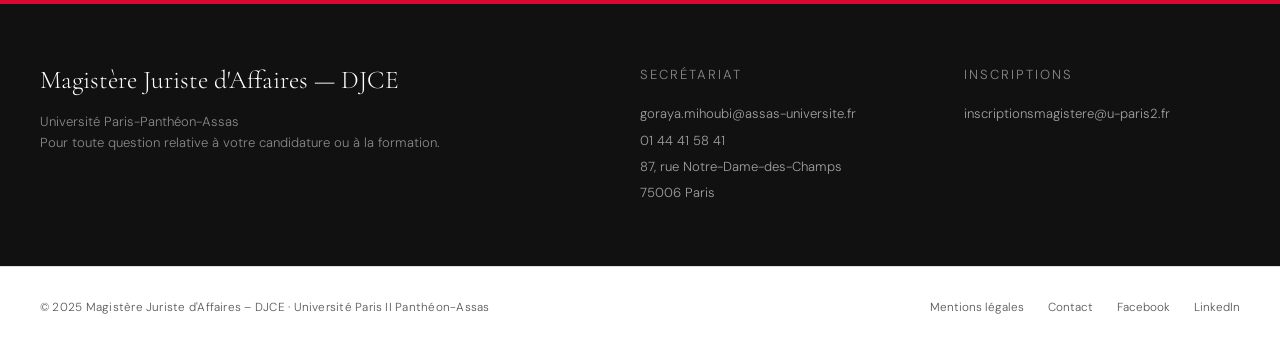
==== commit 30224283: "promo and actu" ====
--- a/admission.html
+++ b/admission.html
@@ -29,10 +29,10 @@
       <li class="has-dropdown">
         <a href="#">Promotions</a>
         <ul class="dropdown">
-          <li><a href="#">Promotion 2026</a></li>
-          <li><a href="#">Promotion 2027</a></li>
-          <li><a href="#">Promotion 2028</a></li>
-          <li><a href="#">Anciennes promotions</a></li>
+          <li><a href="promotion-2027.html">Promotion 2026</a></li>
+          <li><a href="promotion-2027.html">Promotion 2027</a></li>
+          <li><a href="promotion-2027.html">Promotion 2028</a></li>
+          <li><a href="promotion-2027.html">Anciennes promotions</a></li>
         </ul>
       </li>
       <li class="has-dropdown">
--- a/style.css
+++ b/style.css
@@ -749,7 +749,7 @@
 .admission-intro {
   max-width: 1200px;
   margin: 0 auto;
-  padding: 0 40px 64px;
+  padding: 20px 40px 64px;
   display: grid;
   grid-template-columns: 1fr 1fr;
   gap: 80px;
@@ -780,7 +780,7 @@
 
 .admission-stats-row {
   display: flex;
-  gap: 20px;
+  gap: 40px;
   margin-top: 32px;
 }
 
